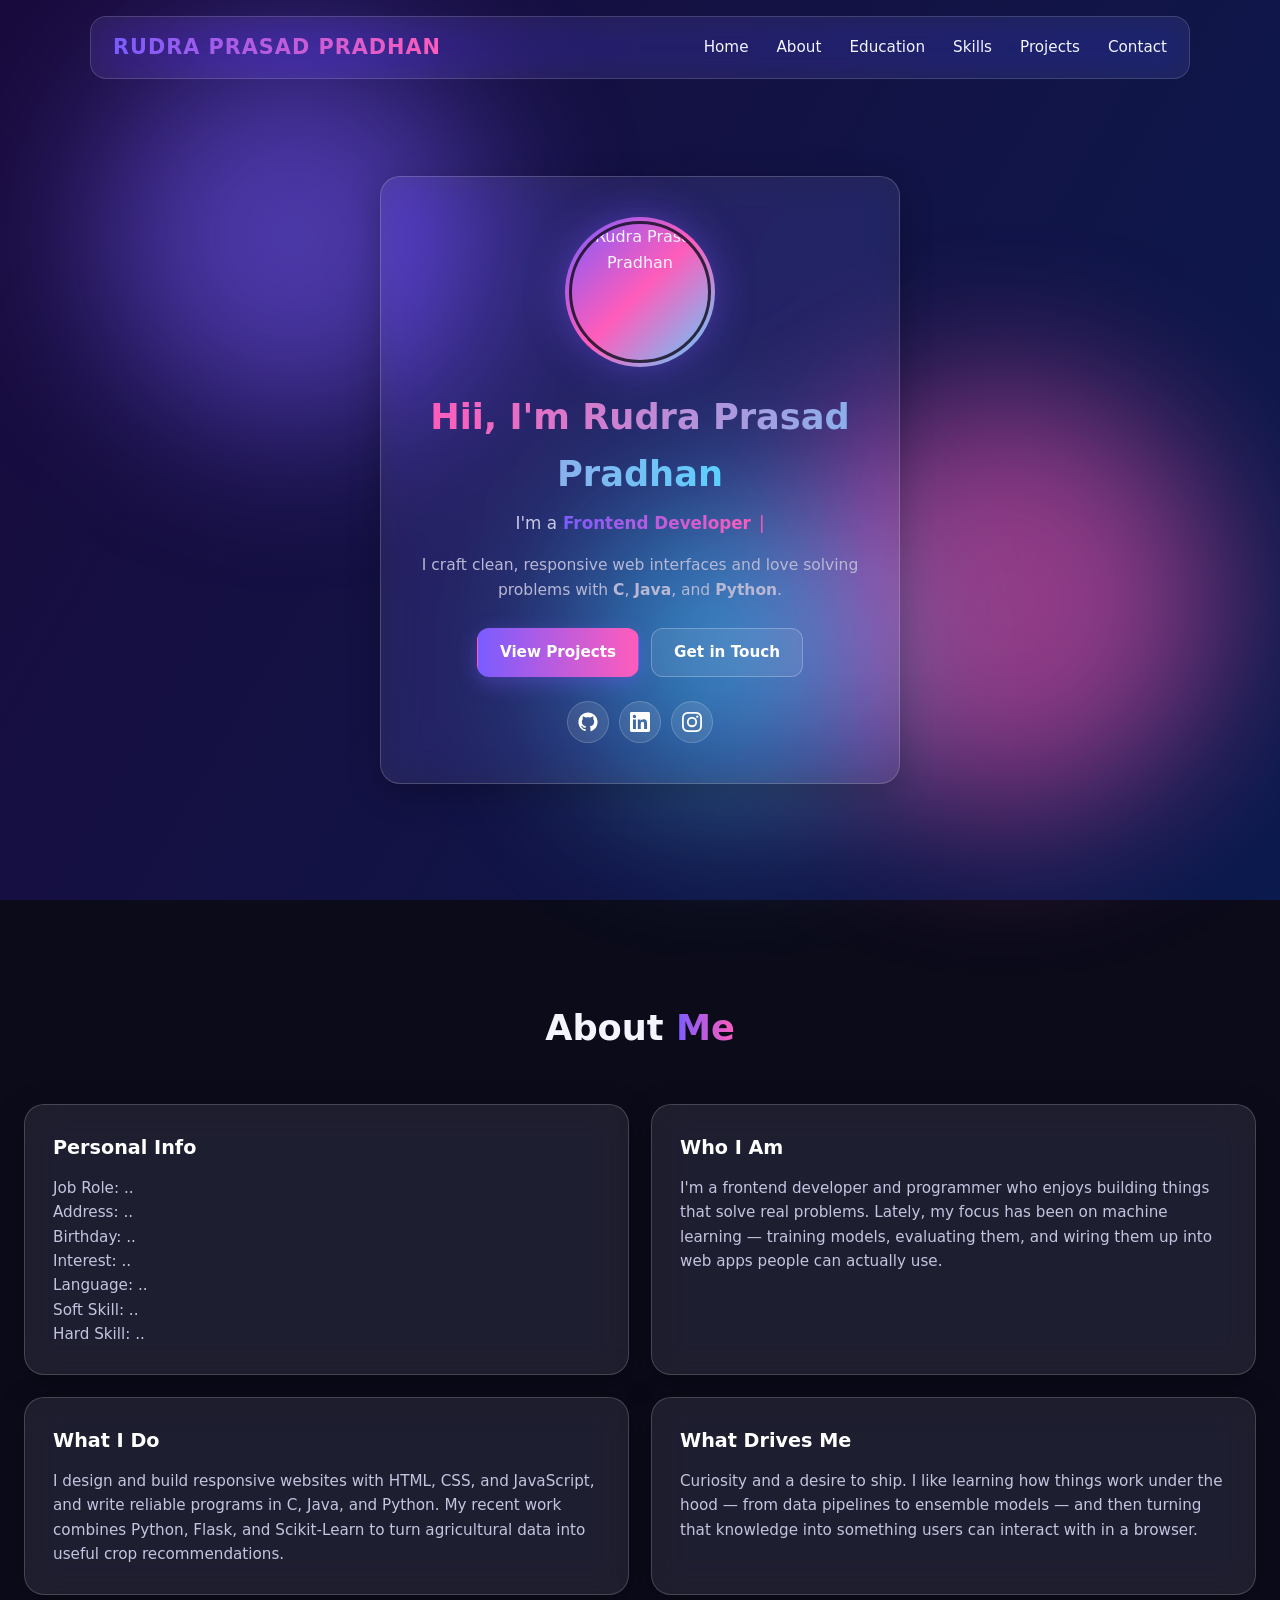
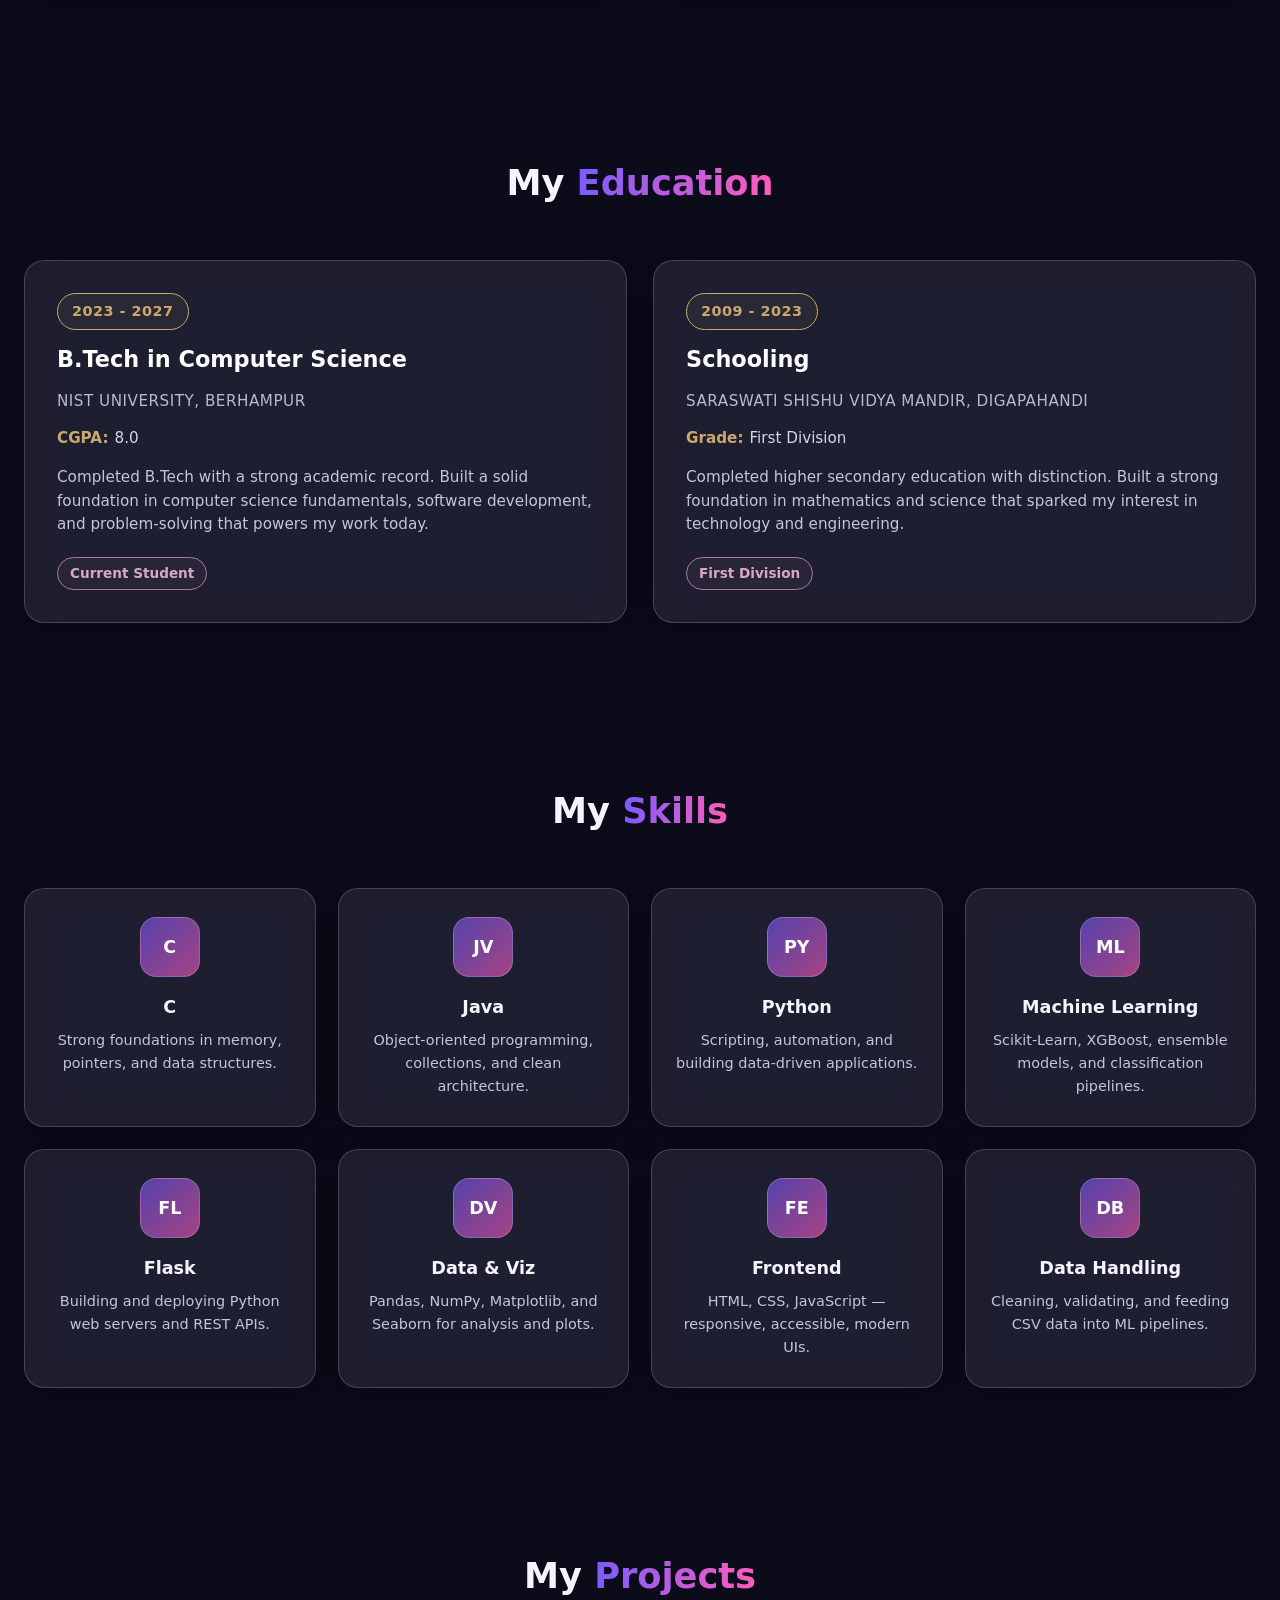
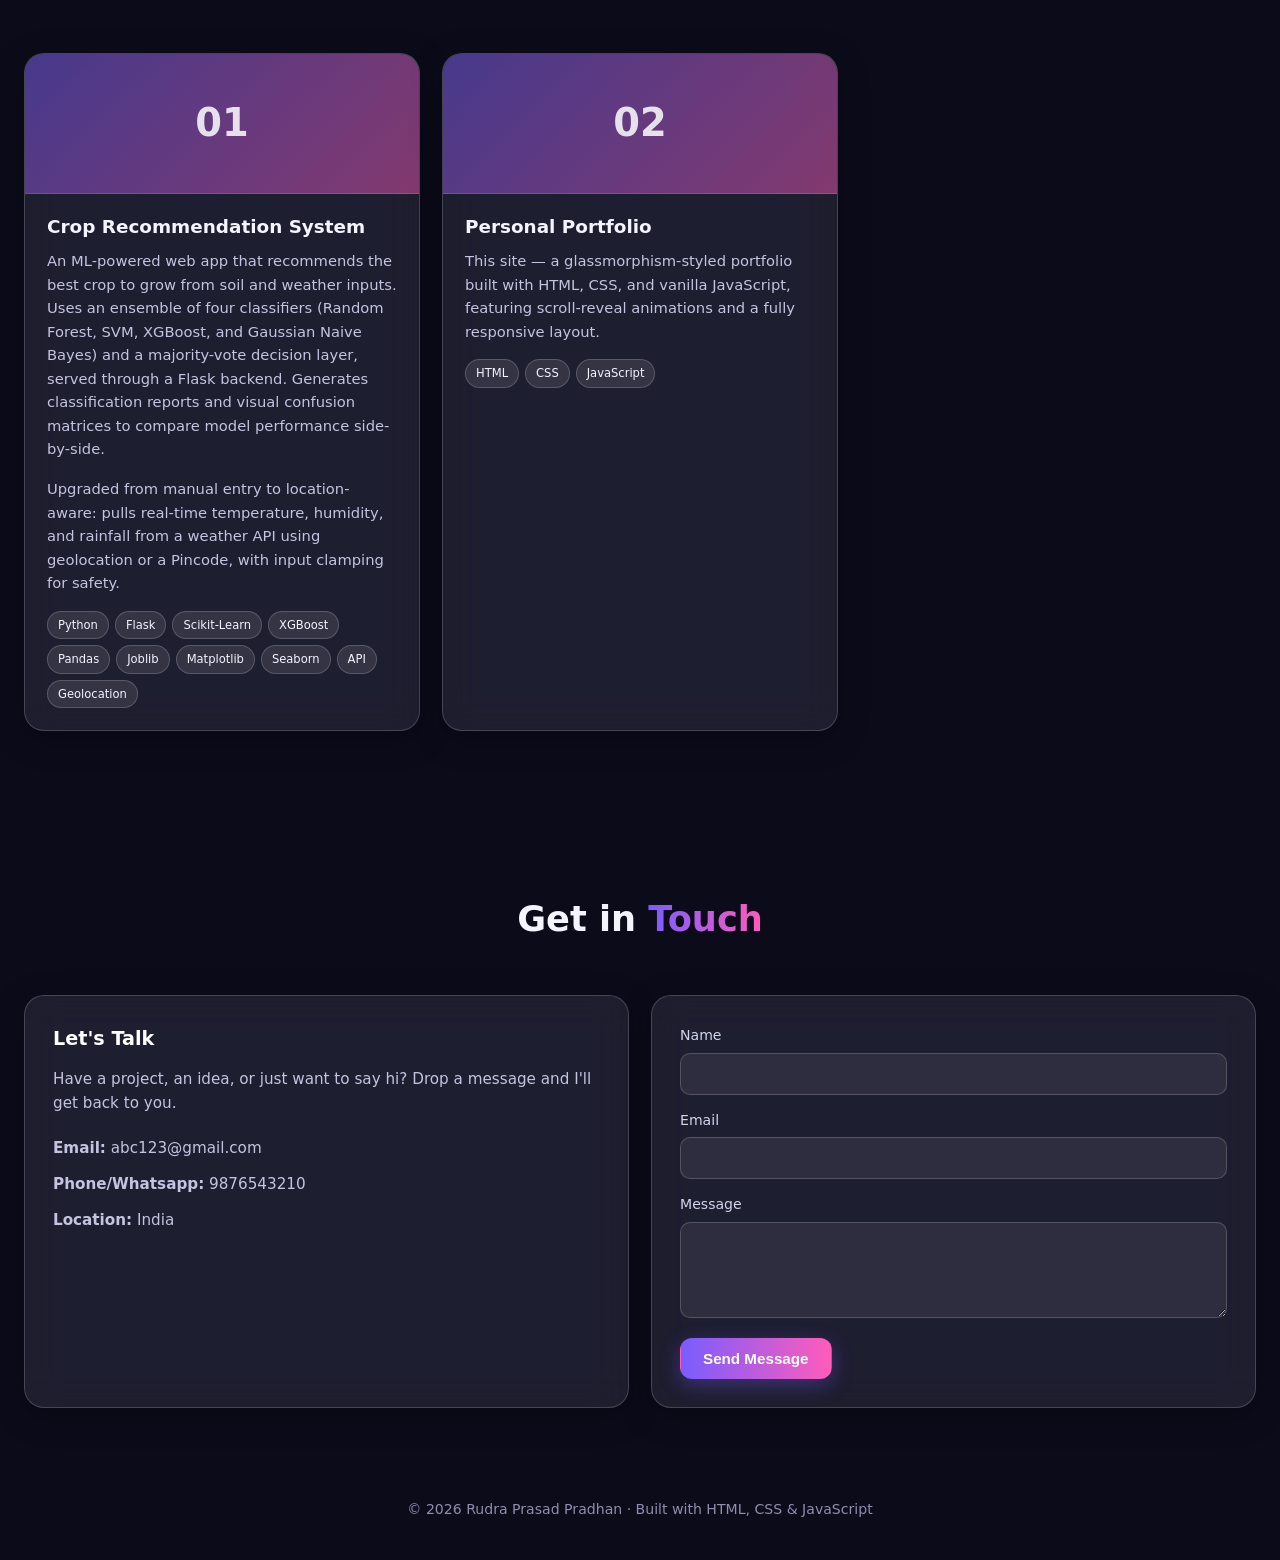
==== home.html @ 34b3bd15 "Add files via upload" ====
<!DOCTYPE html>
<html lang="en">
<head>
  <meta charset="UTF-8" />
  <meta name="viewport" content="width=device-width, initial-scale=1.0" />
  <title>Rudra Prasad Pradhan | Portfolio</title>
  <link rel="stylesheet" href="style.css" />
</head>
<body>
  <div class="bg-gradient"></div>
  <div class="bg-orbs">
    <span class="orb orb-1"></span>
    <span class="orb orb-2"></span>
    <span class="orb orb-3"></span>
  </div>

  <header class="navbar">
    <a href="#home" class="logo">RUDRA PRASAD PRADHAN<span></a>
    <nav id="nav-menu" class="nav-menu">
      <a href="#home">Home</a>
      <a href="#about">About</a>
      <a href="#education">Education</a>
      <a href="#skills">Skills</a>
      <a href="#projects">Projects</a>
      <a href="#contact">Contact</a>
    </nav>
    <button id="menu-toggle" class="menu-toggle" aria-label="Toggle menu">
      <span></span><span></span><span></span>
    </button>
  </header>

  <main>
    <!-- HERO -->
    <section id="home" class="hero">
      <div class="hero-content glass reveal">
        <div class="profile-ring">
          <img src="profile.jpg" alt="Rudra Prasad Pradhan" class="profile-img" />
        </div>
        <h1 class="name"><span>Hii, I'm Rudra Prasad Pradhan</span></h1>
        <p class="tagline">
          <span class="tagline-prefix">I'm a</span>
          <span class="tagline-typed" id="typed-text"></span><span class="cursor">|</span>
        </p>
        <p class="hero-bio">
          I craft clean, responsive web interfaces and love solving problems with
          <strong>C</strong>, <strong>Java</strong>, and <strong>Python</strong>.
        </p>
        <div class="hero-cta">
          <a href="#projects" class="btn btn-primary">View Projects</a>
          <a href="#contact" class="btn btn-ghost">Get in Touch</a>
        </div>
        <div class="socials">
          <a href="https://github.com" target="_blank" rel="noopener" aria-label="GitHub">
            <svg viewBox="0 0 24 24" fill="currentColor" aria-hidden="true">
              <path d="M12 .5C5.65.5.5 5.65.5 12c0 5.08 3.29 9.39 7.86 10.91.58.1.79-.25.79-.56v-2c-3.2.7-3.87-1.36-3.87-1.36-.52-1.32-1.27-1.67-1.27-1.67-1.04-.71.08-.7.08-.7 1.15.08 1.76 1.18 1.76 1.18 1.02 1.75 2.69 1.24 3.34.95.1-.74.4-1.24.73-1.53-2.55-.29-5.24-1.28-5.24-5.7 0-1.26.45-2.29 1.18-3.1-.12-.29-.51-1.46.11-3.04 0 0 .97-.31 3.18 1.18a11 11 0 0 1 5.79 0c2.21-1.49 3.18-1.18 3.18-1.18.62 1.58.23 2.75.11 3.04.73.81 1.18 1.84 1.18 3.1 0 4.43-2.7 5.41-5.26 5.69.41.36.78 1.06.78 2.14v3.17c0 .31.21.67.8.56C20.21 21.39 23.5 17.08 23.5 12 23.5 5.65 18.35.5 12 .5z"/>
            </svg>
          </a>
          <a href="https://www.linkedin.com/in" target="_blank" rel="noopener" aria-label="LinkedIn">
            <svg viewBox="0 0 24 24" fill="currentColor" aria-hidden="true">
              <path d="M20.45 20.45h-3.55v-5.57c0-1.33-.02-3.04-1.85-3.04-1.85 0-2.14 1.45-2.14 2.94v5.67H9.36V9h3.41v1.56h.05c.48-.9 1.64-1.85 3.38-1.85 3.61 0 4.28 2.38 4.28 5.47v6.27zM5.34 7.43a2.06 2.06 0 1 1 0-4.12 2.06 2.06 0 0 1 0 4.12zM7.12 20.45H3.56V9h3.56v11.45zM22.23 0H1.77C.79 0 0 .77 0 1.72v20.56C0 23.23.79 24 1.77 24h20.46c.98 0 1.77-.77 1.77-1.72V1.72C24 .77 23.21 0 22.23 0z"/>
            </svg>
          </a>
          <a href="https://www.instagram.com" target="_blank" rel="noopener" aria-label="Instagram">
            <svg viewBox="0 0 24 24" fill="currentColor" aria-hidden="true">
              <path d="M12 2.16c3.2 0 3.58.01 4.85.07 1.17.05 1.8.25 2.23.41.56.22.96.48 1.38.9.42.42.68.82.9 1.38.16.42.36 1.06.41 2.23.06 1.27.07 1.65.07 4.85s-.01 3.58-.07 4.85c-.05 1.17-.25 1.8-.41 2.23-.22.56-.48.96-.9 1.38-.42.42-.82.68-1.38.9-.42.16-1.06.36-2.23.41-1.27.06-1.65.07-4.85.07s-3.58-.01-4.85-.07c-1.17-.05-1.8-.25-2.23-.41a3.72 3.72 0 0 1-1.38-.9 3.72 3.72 0 0 1-.9-1.38c-.16-.42-.36-1.06-.41-2.23-.06-1.27-.07-1.65-.07-4.85s.01-3.58.07-4.85c.05-1.17.25-1.8.41-2.23.22-.56.48-.96.9-1.38.42-.42.82-.68 1.38-.9.42-.16 1.06-.36 2.23-.41 1.27-.06 1.65-.07 4.85-.07M12 0C8.74 0 8.33.01 7.05.07 5.78.13 4.9.33 4.14.63a5.9 5.9 0 0 0-2.13 1.38A5.9 5.9 0 0 0 .63 4.14C.33 4.9.13 5.78.07 7.05.01 8.33 0 8.74 0 12s.01 3.67.07 4.95c.06 1.27.26 2.15.56 2.91.31.79.73 1.46 1.38 2.13a5.9 5.9 0 0 0 2.13 1.38c.76.3 1.64.5 2.91.56C8.33 23.99 8.74 24 12 24s3.67-.01 4.95-.07c1.27-.06 2.15-.26 2.91-.56a5.9 5.9 0 0 0 2.13-1.38 5.9 5.9 0 0 0 1.38-2.13c.3-.76.5-1.64.56-2.91.06-1.28.07-1.69.07-4.95s-.01-3.67-.07-4.95c-.06-1.27-.26-2.15-.56-2.91a5.9 5.9 0 0 0-1.38-2.13A5.9 5.9 0 0 0 19.86.63c-.76-.3-1.64-.5-2.91-.56C15.67.01 15.26 0 12 0zm0 5.84a6.16 6.16 0 1 0 0 12.32 6.16 6.16 0 0 0 0-12.32zm0 10.16a4 4 0 1 1 0-8 4 4 0 0 1 0 8zm6.4-11.85a1.44 1.44 0 1 0 0 2.88 1.44 1.44 0 0 0 0-2.88z"/>
            </svg>
          </a>
        </div>
      </div>
    </section>

    <!-- ABOUT -->
    <section id="about" class="section">
      <h2 class="section-title reveal">About <span>Me</span></h2>
      <div class="about-grid">
        <div class="glass card reveal">
          <h3>Personal Info</h3>
          <p>Job Role: ..</p>
          <p>Address: ..</p>
          <p>Birthday: ..</p>
          <p>Interest: ..</p>
          <p>Language: ..</p>
          <p>Soft Skill: ..</p>
          <p>Hard Skill: ..</p>
        </div>
        <div class="glass card reveal">
          <h3>Who I Am</h3>
          <p>
            I'm a frontend developer and programmer who enjoys building things
            that solve real problems. Lately, my focus has been on machine
            learning — training models, evaluating them, and wiring them up
            into web apps people can actually use.
          </p>
        </div>
        <div class="glass card reveal">
          <h3>What I Do</h3>
          <p>
            I design and build responsive websites with HTML, CSS, and
            JavaScript, and write reliable programs in C, Java, and Python.
            My recent work combines Python, Flask, and Scikit-Learn to turn
            agricultural data into useful crop recommendations.
          </p>
        </div>
        <div class="glass card reveal">
          <h3>What Drives Me</h3>
          <p>
            Curiosity and a desire to ship. I like learning how things work
            under the hood — from data pipelines to ensemble models — and
            then turning that knowledge into something users can interact
            with in a browser.
          </p>
        </div>
      </div>
    </section>

    <!-- EDUCATION -->
    <section id="education" class="section">
      <h2 class="section-title reveal">My <span>Education</span></h2>
      <div class="education-grid">
        <article class="glass edu-card reveal">
          <span class="edu-year">2023 - 2027</span>
          <h3>B.Tech in Computer Science</h3>
          <p class="edu-school">NIST University, Berhampur</p>
          <p class="edu-score"><span>CGPA:</span>8.0</p>
          <p class="edu-desc">
            Completed B.Tech with a strong academic record. Built a solid
            foundation in computer science fundamentals, software development,
            and problem-solving that powers my work today.
          </p>
          <span class="edu-badge">Current Student</span>
        </article>
        <article class="glass edu-card reveal">
          <span class="edu-year">2009 - 2023</span>
          <h3>Schooling</h3>
          <p class="edu-school">Saraswati Shishu Vidya Mandir, Digapahandi</p>
          <p class="edu-score"><span>Grade:</span>First Division</p>
          <p class="edu-desc">
            Completed higher secondary education with distinction. Built a
            strong foundation in mathematics and science that sparked my
            interest in technology and engineering.
          </p>
          <span class="edu-badge">First Division</span>
        </article>
      </div>
    </section>

    <!-- SKILLS -->
    <section id="skills" class="section">
      <h2 class="section-title reveal">My <span>Skills</span></h2>
      <div class="skills-grid">
        <div class="glass skill-card reveal">
          <div class="skill-icon">C</div>
          <h3>C</h3>
          <p>Strong foundations in memory, pointers, and data structures.</p>
        </div>
        <div class="glass skill-card reveal">
          <div class="skill-icon">JV</div>
          <h3>Java</h3>
          <p>Object-oriented programming, collections, and clean architecture.</p>
        </div>
        <div class="glass skill-card reveal">
          <div class="skill-icon">PY</div>
          <h3>Python</h3>
          <p>Scripting, automation, and building data-driven applications.</p>
        </div>
        <div class="glass skill-card reveal">
          <div class="skill-icon">ML</div>
          <h3>Machine Learning</h3>
          <p>Scikit-Learn, XGBoost, ensemble models, and classification pipelines.</p>
        </div>
        <div class="glass skill-card reveal">
          <div class="skill-icon">FL</div>
          <h3>Flask</h3>
          <p>Building and deploying Python web servers and REST APIs.</p>
        </div>
        <div class="glass skill-card reveal">
          <div class="skill-icon">DV</div>
          <h3>Data &amp; Viz</h3>
          <p>Pandas, NumPy, Matplotlib, and Seaborn for analysis and plots.</p>
        </div>
        <div class="glass skill-card reveal">
          <div class="skill-icon">FE</div>
          <h3>Frontend</h3>
          <p>HTML, CSS, JavaScript — responsive, accessible, modern UIs.</p>
        </div>
        <div class="glass skill-card reveal">
          <div class="skill-icon">DB</div>
          <h3>Data Handling</h3>
          <p>Cleaning, validating, and feeding CSV data into ML pipelines.</p>
        </div>
      </div>
    </section>

    <!-- PROJECTS -->
    <section id="projects" class="section wide">
      <h2 class="section-title reveal">My <span>Projects</span></h2>
      <div class="projects-grid">
        <article class="glass project-card reveal">
          <div class="project-thumb">01</div>
          <h3>Crop Recommendation System</h3>
          <p>
            An ML-powered web app that recommends the best crop to grow from
            soil and weather inputs. Uses an ensemble of four classifiers
            (Random Forest, SVM, XGBoost, and Gaussian Naive Bayes) and a
            majority-vote decision layer, served through a Flask backend.
            Generates classification reports and visual confusion matrices
            to compare model performance side-by-side.
          </p>
          <p>
            Upgraded from manual entry to location-aware: pulls real-time
            temperature, humidity, and rainfall from a weather API using
            geolocation or a Pincode, with input clamping for safety.
          </p>
          <div class="tags">
            <span>Python</span><span>Flask</span><span>Scikit-Learn</span>
            <span>XGBoost</span><span>Pandas</span><span>Joblib</span>
            <span>Matplotlib</span><span>Seaborn</span>
            <span>API</span><span>Geolocation</span>
          </div>
        </article>
        <article class="glass project-card reveal">
          <div class="project-thumb">02</div>
          <h3>Personal Portfolio</h3>
          <p>
            This site — a glassmorphism-styled portfolio built with HTML, CSS,
            and vanilla JavaScript, featuring scroll-reveal animations and a
            fully responsive layout.
          </p>
          <div class="tags">
            <span>HTML</span><span>CSS</span><span>JavaScript</span>
          </div>
        </article>
      </div>
    </section>

    <!-- CONTACT -->
    <section id="contact" class="section">
      <h2 class="section-title reveal">Get in <span>Touch</span></h2>
      <div class="contact-grid">
        <div class="glass card reveal">
          <h3>Let's Talk</h3>
          <p>Have a project, an idea, or just want to say hi? Drop a message and I'll get back to you.</p>
          <ul class="contact-list">
            <li><strong>Email:</strong> abc123@gmail.com</li>
            <li><strong>Phone/Whatsapp:</strong> 9876543210</li>
            <li><strong>Location:</strong> India</li>
          </ul>
        </div>
        <form id="contact-form" class="glass card reveal" action="https://api.web3forms.com/submit" method="POST">
          <input type="hidden" name="access_key" value="your access key" />
          <input type="hidden" name="subject" value="New message from your portfolio" />
          <input type="hidden" name="from_name" value="Portfolio Contact Form" />
          <input type="hidden" name="replyto" value="Your gmail" />
          <input type="checkbox" name="botcheck" class="hidden" style="display:none" />
          <label>
            <span>Name</span>
            <input type="text" name="name" required />
          </label>
          <label>
            <span>Email</span>
            <input type="email" name="email" required />
          </label>
          <label>
            <span>Message</span>
            <textarea name="message" rows="4" required></textarea>
          </label>
          <button type="submit" class="btn btn-primary" id="submit-btn">Send Message</button>
        </form>
      </div>
    </section>
  </main>

  <footer class="footer">
    <p>© 2026 Rudra Prasad Pradhan · Built with HTML, CSS &amp; JavaScript</p>
  </footer>

  <div id="toast" class="toast" role="status" aria-live="polite"></div>

  <script src="script.js"></script>
</body>
</html>
---- style.css ----
/* ---------- Reset & Base ---------- */
* { box-sizing: border-box; margin: 0; padding: 0; }
html { scroll-behavior: smooth; }
body {
  font-family: 'Segoe UI', system-ui, -apple-system, sans-serif;
  color: #f4f4ff;
  background: #0b0b1a;
  min-height: 100vh;
  overflow-x: hidden;
  line-height: 1.6;
}
a { color: inherit; text-decoration: none; }
img { max-width: 100%; display: block; }

/* ---------- Animated Gradient Background ---------- */
.bg-gradient {
  position: fixed; inset: 0; z-index: -2;
  background: linear-gradient(120deg, #1a0b3d, #0b1a4d, #3d0b4d, #4d0b3d);
  background-size: 300% 300%;
  animation: gradientShift 18s ease-in-out infinite;
}
@keyframes gradientShift {
  0%, 100% { background-position: 0% 50%; }
  50%      { background-position: 100% 50%; }
}
.bg-orbs { position: fixed; inset: 0; z-index: -1; pointer-events: none; }
.orb {
  position: absolute; border-radius: 50%; filter: blur(80px); opacity: 0.55;
  animation: float 20s ease-in-out infinite;
}
.orb-1 { width: 380px; height: 380px; background: #7a5cff; top: 5%;  left: 8%;  }
.orb-2 { width: 420px; height: 420px; background: #ff5cbb; bottom: 10%; right: 5%; animation-delay: -7s; }
.orb-3 { width: 300px; height: 300px; background: #5cd1ff; top: 55%; left: 45%; animation-delay: -14s; }
@keyframes float {
  0%, 100% { transform: translate(0, 0) scale(1); }
  50%      { transform: translate(40px, -30px) scale(1.08); }
}

/* ---------- Glass Utility ---------- */
.glass {
  background: rgba(255, 255, 255, 0.08);
  border: 1px solid rgba(255, 255, 255, 0.18);
  backdrop-filter: blur(18px) saturate(140%);
  -webkit-backdrop-filter: blur(18px) saturate(140%);
  border-radius: 20px;
  box-shadow: 0 8px 32px rgba(0, 0, 0, 0.25);
}

/* ---------- Navbar ---------- */
.navbar {
  position: fixed; top: 16px; left: 50%; transform: translateX(-50%);
  width: calc(100% - 32px); max-width: 1100px;
  display: flex; align-items: center; justify-content: space-between;
  padding: 14px 22px; z-index: 100;
  background: rgba(255, 255, 255, 0.07);
  border: 1px solid rgba(255, 255, 255, 0.15);
  backdrop-filter: blur(16px) saturate(160%);
  -webkit-backdrop-filter: blur(16px) saturate(160%);
  border-radius: 16px;
}
.logo {
  font-weight: 800; font-size: 1.3rem; letter-spacing: 1px;
  background: linear-gradient(90deg, #7a5cff, #ff5cbb);
  -webkit-background-clip: text; background-clip: text; color: transparent;
}
.logo span { background: linear-gradient(90deg, #ff5cbb, #5cd1ff);
  -webkit-background-clip: text; background-clip: text; color: transparent; }
.nav-menu { display: flex; gap: 28px; }
.nav-menu a {
  font-size: 0.95rem; font-weight: 500; position: relative; padding: 4px 0;
  transition: color 0.25s ease;
}
.nav-menu a::after {
  content: ''; position: absolute; bottom: -4px; left: 0;
  width: 0; height: 2px; background: linear-gradient(90deg, #7a5cff, #ff5cbb);
  transition: width 0.3s ease;
}
.nav-menu a:hover { color: #fff; }
.nav-menu a:hover::after { width: 100%; }

.menu-toggle {
  display: none; flex-direction: column; gap: 5px;
  background: transparent; border: 0; cursor: pointer; padding: 6px;
}
.menu-toggle span {
  width: 24px; height: 2px; background: #fff; border-radius: 2px;
  transition: transform 0.3s ease, opacity 0.3s ease;
}
.menu-toggle.open span:nth-child(1) { transform: translateY(7px) rotate(45deg); }
.menu-toggle.open span:nth-child(2) { opacity: 0; }
.menu-toggle.open span:nth-child(3) { transform: translateY(-7px) rotate(-45deg); }

/* ---------- Sections ---------- */
.section { padding: 100px 24px 60px; max-width: 1280px; margin: 0 auto; }
.section.wide { max-width: 1500px; }
.section-title {
  text-align: center; font-size: 2.2rem; margin-bottom: 48px; font-weight: 700;
}
.section-title span {
  background: linear-gradient(90deg, #7a5cff, #ff5cbb);
  -webkit-background-clip: text; background-clip: text; color: transparent;
}

/* ---------- Hero ---------- */
.hero { min-height: 100vh; display: flex; align-items: center; justify-content: center; padding: 120px 24px 60px; }
.hero-content { padding: 40px 36px; max-width: 520px; text-align: center; }
.profile-ring {
  width: 150px; height: 150px; margin: 0 auto 22px;
  border-radius: 50%; padding: 4px;
  background: linear-gradient(135deg, #7a5cff, #ff5cbb, #5cd1ff);
  display: flex; align-items: center; justify-content: center;
  box-shadow: 0 0 40px rgba(122, 92, 255, 0.45);
}
.profile-img {
  width: 100%; height: 100%; object-fit: cover; border-radius: 50%;
  border: 3px solid rgba(11, 11, 26, 0.8);
}
.name { font-size: 2.2rem; font-weight: 800; margin-bottom: 8px; }
.name span {
  background: linear-gradient(90deg, #ff5cbb, #5cd1ff);
  -webkit-background-clip: text; background-clip: text; color: transparent;
}
.tagline {
  font-size: 1.05rem;
  color: #c9c9e6;
  margin-bottom: 16px;
  display: inline-flex;
  align-items: baseline;
  gap: 6px;
  flex-wrap: wrap;
  justify-content: center;
}
.tagline-prefix { color: #c9c9e6; }
.tagline-typed {
  color: #fff;
  font-weight: 600;
  background: linear-gradient(90deg, #7a5cff, #ff5cbb);
  -webkit-background-clip: text;
  background-clip: text;
  -webkit-text-fill-color: transparent;
}
.cursor {
  display: inline-block;
  margin-left: 2px;
  color: #ff5cbb;
  font-weight: 400;
  animation: blink 0.8s step-end infinite;
}
@keyframes blink { from, to { opacity: 1; } 50% { opacity: 0; } }
.hero-bio { color: #b8b8d4; font-size: 0.97rem; margin-bottom: 26px; }
.hero-cta { display: flex; gap: 12px; justify-content: center; flex-wrap: wrap; margin-bottom: 24px; }

.btn {
  display: inline-block; padding: 11px 22px; border-radius: 12px;
  font-weight: 600; font-size: 0.95rem; cursor: pointer;
  transition: transform 0.2s ease, box-shadow 0.2s ease, background 0.2s ease;
  border: 1px solid transparent;
}
.btn-primary {
  background: linear-gradient(90deg, #7a5cff, #ff5cbb);
  color: #fff; box-shadow: 0 6px 20px rgba(122, 92, 255, 0.35);
}
.btn-primary:hover { transform: translateY(-2px); box-shadow: 0 10px 28px rgba(255, 92, 187, 0.45); }
.btn-ghost {
  background: rgba(255, 255, 255, 0.08);
  border-color: rgba(255, 255, 255, 0.25); color: #fff;
}
.btn-ghost:hover { background: rgba(255, 255, 255, 0.15); transform: translateY(-2px); }

.socials { display: flex; gap: 10px; justify-content: center; }
.socials a {
  width: 42px; height: 42px; display: flex; align-items: center; justify-content: center;
  border-radius: 50%; background: rgba(255, 255, 255, 0.1); border: 1px solid rgba(255, 255, 255, 0.18);
  color: #fff; transition: background 0.25s ease, transform 0.25s ease, box-shadow 0.25s ease;
}
.socials a svg { width: 20px; height: 20px; display: block; }
.socials a:hover {
  background: linear-gradient(135deg, #7a5cff, #ff5cbb);
  transform: translateY(-3px);
  box-shadow: 0 6px 18px rgba(255, 92, 187, 0.4);
}

/* ---------- About ---------- */
.about-grid { display: grid; grid-template-columns: repeat(4, 1fr); gap: 22px; }
@media (max-width: 1280px) { .about-grid { grid-template-columns: repeat(2, 1fr); } }
.card { padding: 28px; }
.card h3 { font-size: 1.2rem; margin-bottom: 12px; color: #fff; }
.card p { color: #c4c4e0; font-size: 0.95rem; }
.education-list { list-style: none; display: grid; gap: 12px; margin-top: 6px; }
.education-list li {
  display: flex; flex-direction: column; gap: 4px;
  padding: 12px 14px;
  background: rgba(255, 255, 255, 0.05);
  border: 1px solid rgba(255, 255, 255, 0.12);
  border-radius: 12px;
}
.education-list strong { font-size: 1.02rem; color: #fff; }
.edu-meta { font-size: 0.88rem; color: #b8b8d4; }

/* ---------- Education Section ---------- */
.education-grid {
  display: grid;
  grid-template-columns: repeat(2, 1fr);
  gap: 26px;
}
.edu-card { padding: 32px; display: flex; flex-direction: column; gap: 12px; }
.edu-year {
  align-self: flex-start;
  display: inline-block;
  padding: 6px 14px;
  border: 1.5px solid #c9a96e;
  color: #c9a96e;
  border-radius: 999px;
  font-weight: 600;
  font-size: 0.9rem;
  letter-spacing: 0.5px;
  background: rgba(201, 169, 110, 0.08);
}
.edu-card h3 { font-size: 1.4rem; color: #fff; margin: 0; }
.edu-school {
  color: #b8b8d4;
  font-size: 0.95rem;
  letter-spacing: 0.5px;
  text-transform: uppercase;
  margin: 0;
}
.edu-score {
  color: #d6d6e8;
  font-size: 0.95rem;
  margin: 0;
}
.edu-score span { color: #c9a96e; font-weight: 600; margin-right: 6px; }
.edu-desc { color: #c4c4e0; font-size: 0.95rem; line-height: 1.55; margin: 4px 0 0; }
.edu-badge {
  align-self: flex-start;
  margin-top: 8px;
  padding: 5px 12px;
  border: 1.5px solid #b07a99;
  color: #d8a8c2;
  border-radius: 999px;
  font-size: 0.85rem;
  font-weight: 600;
  background: rgba(176, 122, 153, 0.08);
}
@media (max-width: 820px) { .education-grid { grid-template-columns: 1fr; } }

/* ---------- Skills ---------- */
.skills-grid { display: grid; grid-template-columns: repeat(4, 1fr); gap: 22px; }
.skill-card { padding: 28px 22px; text-align: center; transition: transform 0.3s ease, box-shadow 0.3s ease; }
.skill-card:hover { transform: translateY(-6px); box-shadow: 0 14px 40px rgba(122, 92, 255, 0.35); }
.skill-icon {
  width: 60px; height: 60px; margin: 0 auto 16px;
  display: flex; align-items: center; justify-content: center;
  border-radius: 16px; font-weight: 800; font-size: 1.1rem; color: #fff;
  background: linear-gradient(135deg, rgba(122, 92, 255, 0.6), rgba(255, 92, 187, 0.6));
  border: 1px solid rgba(255, 255, 255, 0.2);
}
.skill-card h3 { font-size: 1.1rem; margin-bottom: 8px; }
.skill-card p { font-size: 0.9rem; color: #c4c4e0; }

/* ---------- Projects ---------- */
.projects-grid { display: grid; grid-template-columns: repeat(3, 1fr); gap: 22px; }
/* .section.wide .projects-grid { grid-template-columns: 1fr; max-width: 1100px; margin: 0 auto; } */
.project-card { padding: 0; overflow: hidden; transition: transform 0.3s ease, box-shadow 0.3s ease; }
.project-card:hover { transform: translateY(-6px); box-shadow: 0 14px 40px rgba(255, 92, 187, 0.35); }
.project-thumb {
  height: 140px; display: flex; align-items: center; justify-content: center;
  font-size: 2.4rem; font-weight: 800; color: rgba(255, 255, 255, 0.85);
  background: linear-gradient(135deg, rgba(122, 92, 255, 0.45), rgba(255, 92, 187, 0.45));
  border-bottom: 1px solid rgba(255, 255, 255, 0.15);
}
.project-card h3 { font-size: 1.15rem; margin: 18px 22px 8px; }
.project-card p { margin: 0 22px 16px; color: #c4c4e0; font-size: 0.92rem; }
.tags { display: flex; flex-wrap: wrap; gap: 6px; padding: 0 22px 22px; }
.tags span {
  font-size: 0.72rem; padding: 4px 10px; border-radius: 999px;
  background: rgba(255, 255, 255, 0.1); border: 1px solid rgba(255, 255, 255, 0.18);
}

/* ---------- Contact ---------- */
.contact-grid { display: grid; grid-template-columns: 1fr 1fr; gap: 22px; }
.contact-list { list-style: none; margin-top: 14px; }
.contact-list li { padding: 6px 0; color: #c4c4e0; font-size: 0.95rem; }
form.card { padding: 28px; display: flex; flex-direction: column; gap: 14px; }
form label { display: flex; flex-direction: column; gap: 6px; font-size: 0.88rem; color: #d4d4ec; }
form input, form textarea {
  background: rgba(255, 255, 255, 0.07);
  border: 1px solid rgba(255, 255, 255, 0.18);
  border-radius: 10px; padding: 11px 13px; color: #fff;
  font-family: inherit; font-size: 0.95rem;
  transition: border-color 0.2s ease, background 0.2s ease;
}
form input:focus, form textarea:focus {
  outline: none; border-color: #7a5cff; background: rgba(255, 255, 255, 0.12);
}
form textarea { resize: vertical; }
form .btn { align-self: flex-start; margin-top: 6px; }

/* ---------- Footer ---------- */
.footer {
  text-align: center; padding: 30px 16px 40px; color: #8e8eb0; font-size: 0.88rem;
}

/* ---------- Toast ---------- */
.toast {
  position: fixed; bottom: 24px; left: 50%; transform: translateX(-50%) translateY(20px);
  background: rgba(122, 92, 255, 0.95); color: #fff; padding: 12px 20px; border-radius: 12px;
  font-size: 0.95rem; font-weight: 500;
  box-shadow: 0 8px 24px rgba(0, 0, 0, 0.35);
  opacity: 0; pointer-events: none;
  transition: opacity 0.3s ease, transform 0.3s ease;
  z-index: 200;
}
.toast.show { opacity: 1; transform: translateX(-50%) translateY(0); }

/* ---------- Reveal Animation ---------- */
.reveal { opacity: 0; transform: translateY(30px); transition: opacity 0.7s ease, transform 0.7s ease; }
.reveal.visible { opacity: 1; transform: translateY(0); }

/* ---------- Responsive ---------- */
@media (max-width: 1000px) {
  .skills-grid { grid-template-columns: repeat(4, 1fr); }
  .projects-grid { grid-template-columns: repeat(2, 1fr); }
}
@media (max-width: 900px) {
  .skills-grid { grid-template-columns: repeat(3, 1fr); }
}
@media (max-width: 720px) {
  .menu-toggle { display: flex; }
  .nav-menu {
    position: absolute; top: calc(100% + 10px); right: 0; left: 0;
    flex-direction: column; gap: 0;
    background: rgba(20, 15, 45, 0.95);
    border: 1px solid rgba(255, 255, 255, 0.15);
    border-radius: 14px; padding: 10px 0;
    backdrop-filter: blur(18px);
    -webkit-backdrop-filter: blur(18px);
    max-height: 0; overflow: hidden; transition: max-height 0.3s ease, padding 0.3s ease;
  }
  .nav-menu.open { max-height: 320px; padding: 10px 0; }
  .nav-menu a { padding: 12px 22px; }
  .nav-menu a::after { display: none; }
  .about-grid, .projects-grid, .skills-grid, .contact-grid { grid-template-columns: 1fr; }
  .name { font-size: 1.7rem; }
  .section { padding: 80px 18px 40px; }
  .hero { padding: 110px 18px 50px; }
}
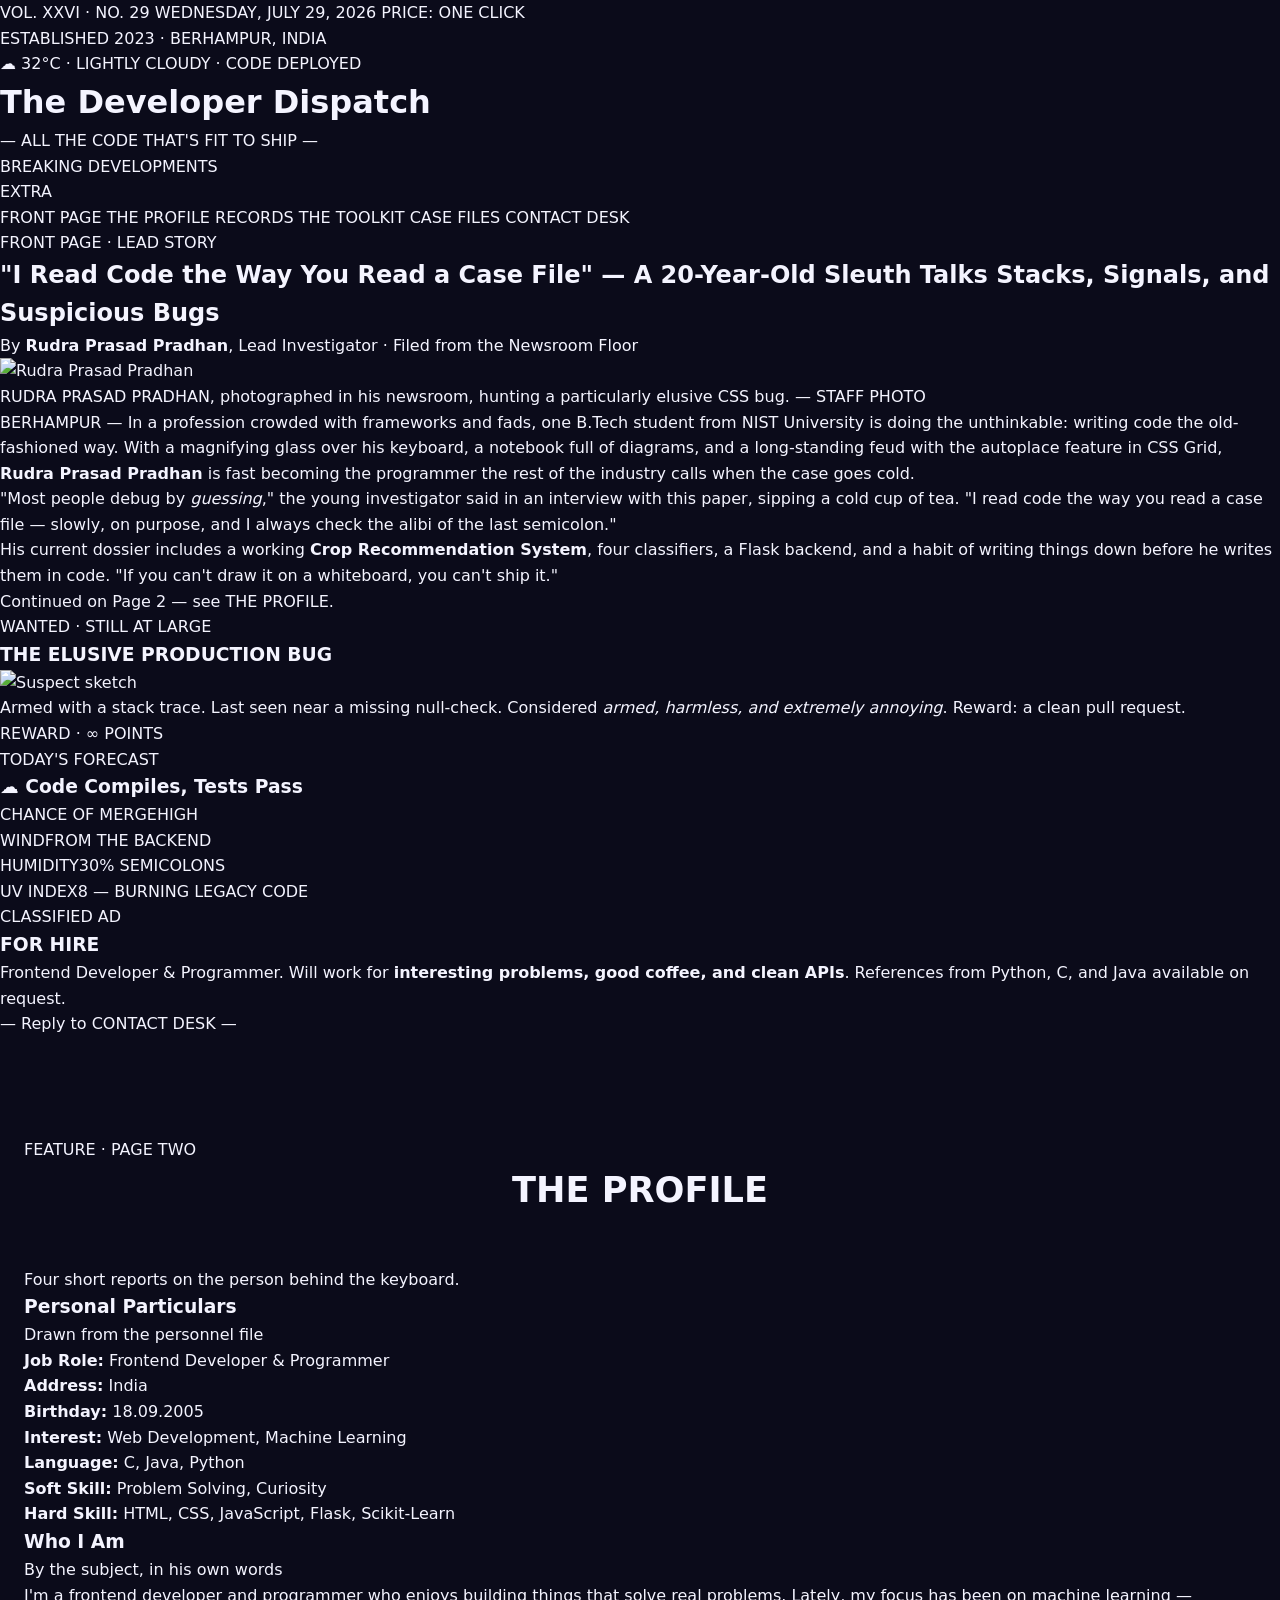
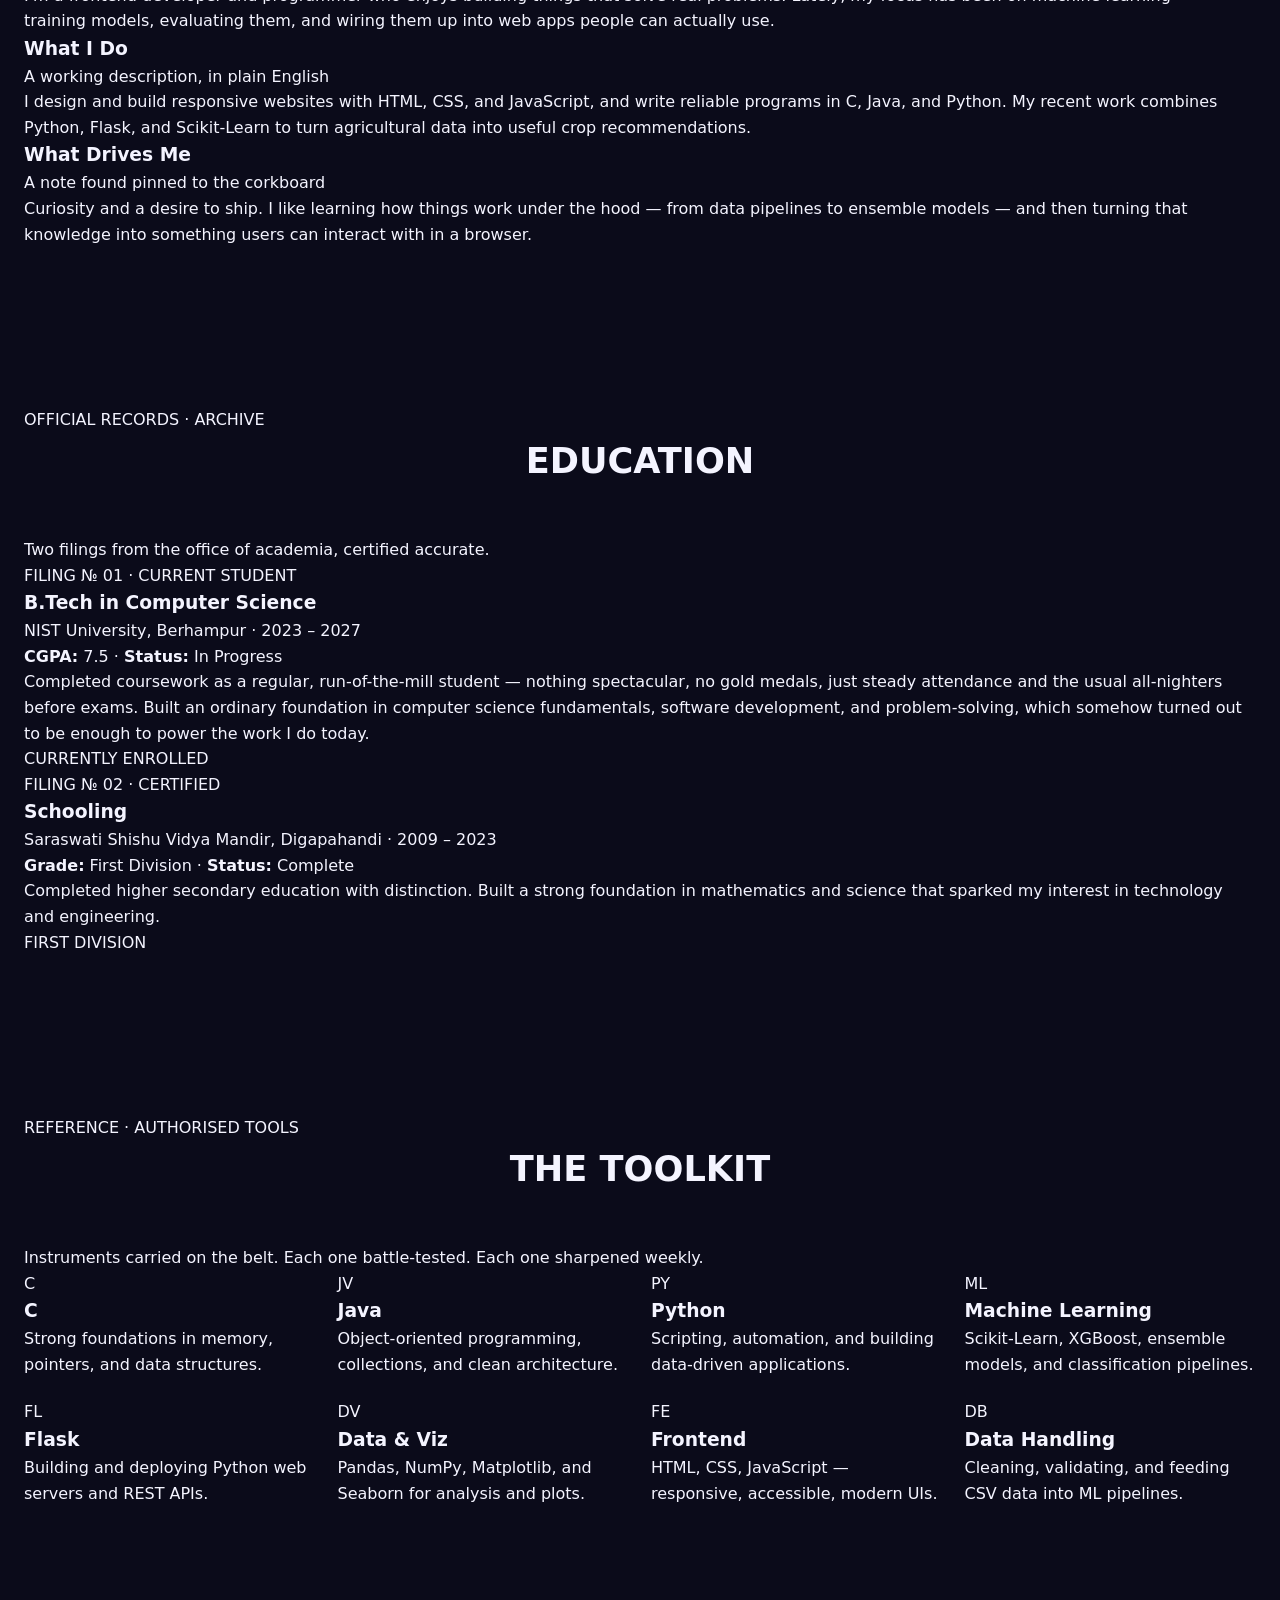
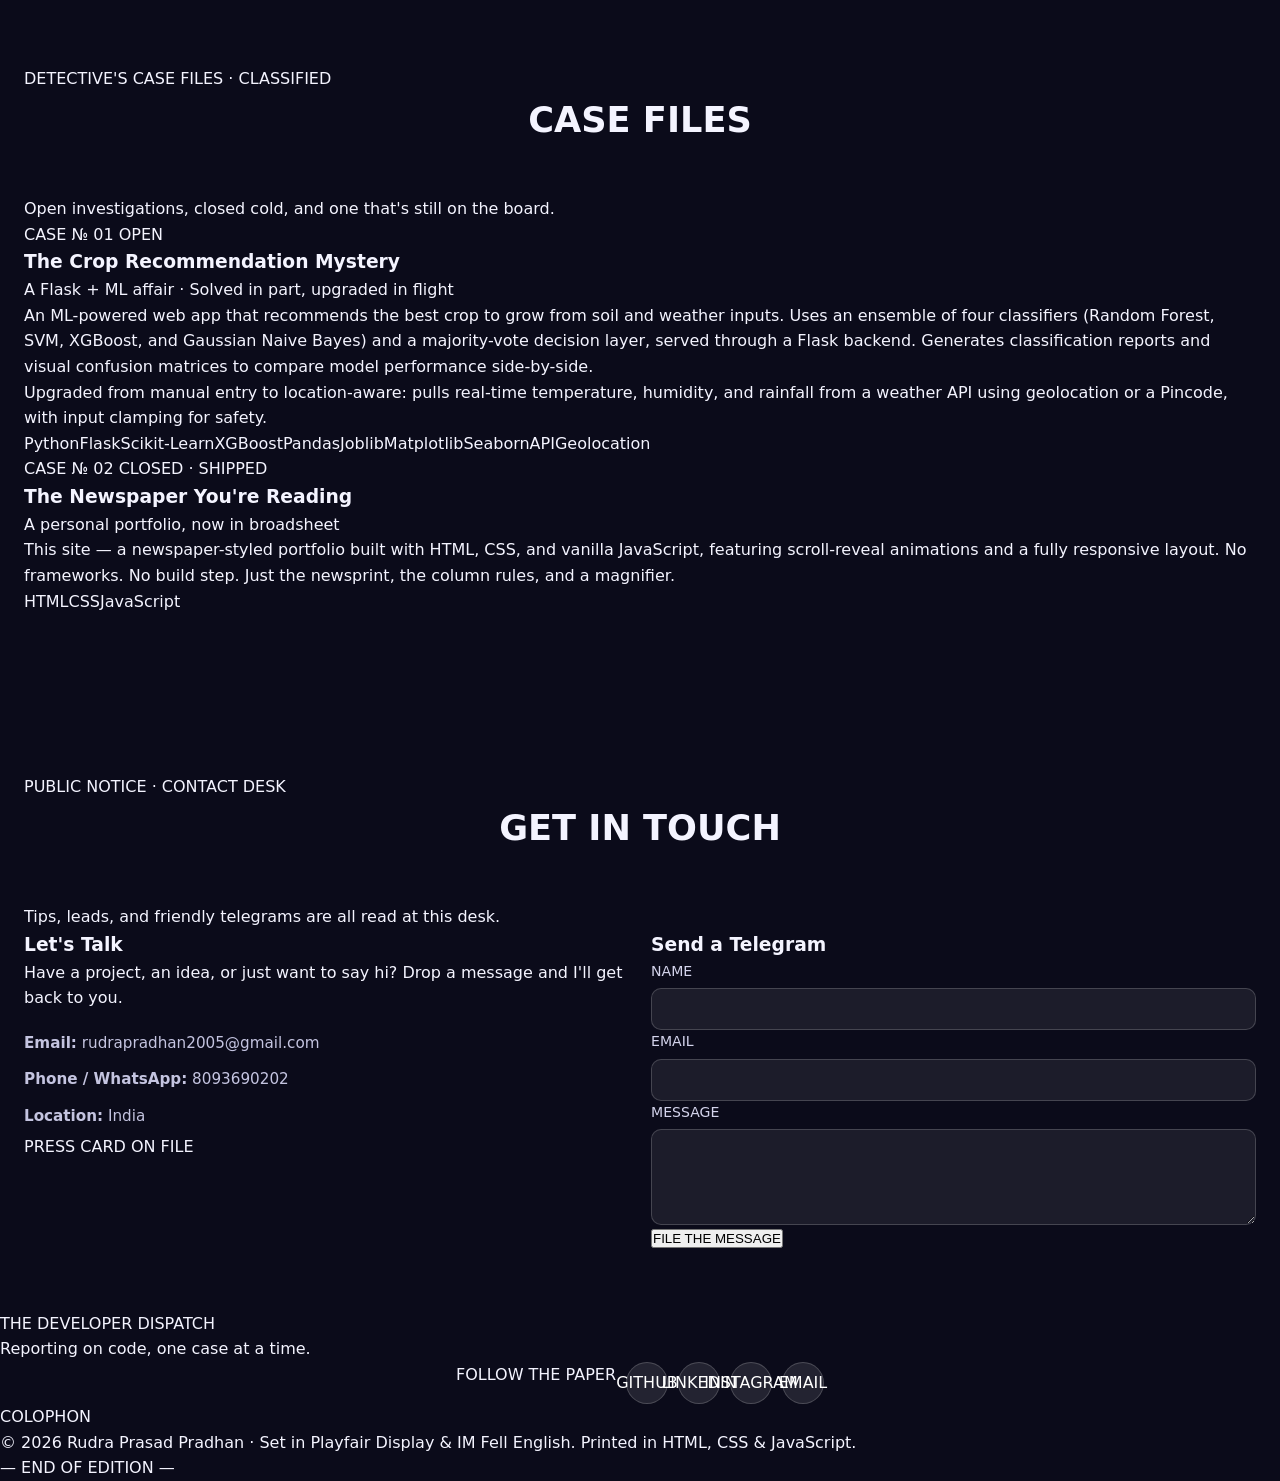
==== commit ce907ecd: "Revamp portfolio layout and content Updated the portfolio layout and content, including a new title," ====
--- a/home.html
+++ b/home.html
@@ -3,275 +3,349 @@
 <head>
   <meta charset="UTF-8" />
   <meta name="viewport" content="width=device-width, initial-scale=1.0" />
-  <title>Rudra Prasad Pradhan | Portfolio</title>
+  <meta name="description" content="The Developer Dispatch — A portfolio of Rudra Prasad Pradhan, Frontend Developer & Programmer, reported in broadsheet style." />
+  <title>The Developer Dispatch | Rudra Prasad Pradhan</title>
+  <link rel="icon" type="image/jpeg" href="profile.jpg" />
+  <link rel="preconnect" href="https://fonts.googleapis.com" />
+  <link rel="preconnect" href="https://fonts.gstatic.com" crossorigin />
+  <link href="https://fonts.googleapis.com/css2?family=UnifrakturCook:wght@700&family=Playfair+Display:ital,wght@0,400;0,700;0,900;1,400;1,700&family=Old+Standard+TT:ital,wght@0,400;0,700;1,400&family=Special+Elite&family=IM+Fell+English:ital@0;1&display=swap" rel="stylesheet" />
   <link rel="stylesheet" href="style.css" />
 </head>
 <body>
-  <div class="bg-gradient"></div>
-  <div class="bg-orbs">
-    <span class="orb orb-1"></span>
-    <span class="orb orb-2"></span>
-    <span class="orb orb-3"></span>
+
+  <!-- TOP BANNER -->
+  <div class="top-bar">
+    <div class="container top-bar-inner">
+      <span>VOL. XXVI · NO. 29</span>
+      <span class="top-bar-date" id="today-date">WEDNESDAY, JULY 29, 2026</span>
+      <span>PRICE: ONE CLICK</span>
+    </div>
   </div>
 
-  <header class="navbar">
-    <a href="#home" class="logo">RUDRA PRASAD PRADHAN<span></a>
-    <nav id="nav-menu" class="nav-menu">
-      <a href="#home">Home</a>
-      <a href="#about">About</a>
-      <a href="#education">Education</a>
-      <a href="#skills">Skills</a>
-      <a href="#projects">Projects</a>
-      <a href="#contact">Contact</a>
-    </nav>
-    <button id="menu-toggle" class="menu-toggle" aria-label="Toggle menu">
-      <span></span><span></span><span></span>
-    </button>
+  <!-- MASTHEAD -->
+  <header class="masthead">
+    <div class="container masthead-inner">
+      <div class="masthead-side masthead-left">
+        <p class="kicker">ESTABLISHED 2023 · BERHAMPUR, INDIA</p>
+        <p class="weather">☁ 32°C · LIGHTLY CLOUDY · CODE DEPLOYED</p>
+      </div>
+      <div class="masthead-title-wrap">
+        <h1 class="masthead-title">The Developer Dispatch</h1>
+        <p class="masthead-sub">— ALL THE CODE THAT'S FIT TO SHIP —</p>
+      </div>
+      <div class="masthead-side masthead-right">
+        <p class="kicker">BREAKING DEVELOPMENTS</p>
+        <div class="extra-flag">EXTRA</div>
+      </div>
+    </div>
+    <div class="double-rule"></div>
+    <div class="container nav-row">
+      <nav class="section-nav">
+        <a href="#home">FRONT PAGE</a>
+        <a href="#about">THE PROFILE</a>
+        <a href="#education">RECORDS</a>
+        <a href="#skills">THE TOOLKIT</a>
+        <a href="#projects">CASE FILES</a>
+        <a href="#contact">CONTACT DESK</a>
+      </nav>
+    </div>
+    <div class="double-rule"></div>
   </header>
 
-  <main>
-    <!-- HERO -->
-    <section id="home" class="hero">
-      <div class="hero-content glass reveal">
-        <div class="profile-ring">
-          <img src="profile.jpg" alt="Rudra Prasad Pradhan" class="profile-img" />
-        </div>
-        <h1 class="name"><span>Hii, I'm Rudra Prasad Pradhan</span></h1>
-        <p class="tagline">
-          <span class="tagline-prefix">I'm a</span>
-          <span class="tagline-typed" id="typed-text"></span><span class="cursor">|</span>
-        </p>
-        <p class="hero-bio">
-          I craft clean, responsive web interfaces and love solving problems with
-          <strong>C</strong>, <strong>Java</strong>, and <strong>Python</strong>.
-        </p>
-        <div class="hero-cta">
-          <a href="#projects" class="btn btn-primary">View Projects</a>
-          <a href="#contact" class="btn btn-ghost">Get in Touch</a>
-        </div>
-        <div class="socials">
-          <a href="https://github.com" target="_blank" rel="noopener" aria-label="GitHub">
-            <svg viewBox="0 0 24 24" fill="currentColor" aria-hidden="true">
-              <path d="M12 .5C5.65.5.5 5.65.5 12c0 5.08 3.29 9.39 7.86 10.91.58.1.79-.25.79-.56v-2c-3.2.7-3.87-1.36-3.87-1.36-.52-1.32-1.27-1.67-1.27-1.67-1.04-.71.08-.7.08-.7 1.15.08 1.76 1.18 1.76 1.18 1.02 1.75 2.69 1.24 3.34.95.1-.74.4-1.24.73-1.53-2.55-.29-5.24-1.28-5.24-5.7 0-1.26.45-2.29 1.18-3.1-.12-.29-.51-1.46.11-3.04 0 0 .97-.31 3.18 1.18a11 11 0 0 1 5.79 0c2.21-1.49 3.18-1.18 3.18-1.18.62 1.58.23 2.75.11 3.04.73.81 1.18 1.84 1.18 3.1 0 4.43-2.7 5.41-5.26 5.69.41.36.78 1.06.78 2.14v3.17c0 .31.21.67.8.56C20.21 21.39 23.5 17.08 23.5 12 23.5 5.65 18.35.5 12 .5z"/>
-            </svg>
-          </a>
-          <a href="https://www.linkedin.com/in" target="_blank" rel="noopener" aria-label="LinkedIn">
-            <svg viewBox="0 0 24 24" fill="currentColor" aria-hidden="true">
-              <path d="M20.45 20.45h-3.55v-5.57c0-1.33-.02-3.04-1.85-3.04-1.85 0-2.14 1.45-2.14 2.94v5.67H9.36V9h3.41v1.56h.05c.48-.9 1.64-1.85 3.38-1.85 3.61 0 4.28 2.38 4.28 5.47v6.27zM5.34 7.43a2.06 2.06 0 1 1 0-4.12 2.06 2.06 0 0 1 0 4.12zM7.12 20.45H3.56V9h3.56v11.45zM22.23 0H1.77C.79 0 0 .77 0 1.72v20.56C0 23.23.79 24 1.77 24h20.46c.98 0 1.77-.77 1.77-1.72V1.72C24 .77 23.21 0 22.23 0z"/>
-            </svg>
-          </a>
-          <a href="https://www.instagram.com" target="_blank" rel="noopener" aria-label="Instagram">
-            <svg viewBox="0 0 24 24" fill="currentColor" aria-hidden="true">
-              <path d="M12 2.16c3.2 0 3.58.01 4.85.07 1.17.05 1.8.25 2.23.41.56.22.96.48 1.38.9.42.42.68.82.9 1.38.16.42.36 1.06.41 2.23.06 1.27.07 1.65.07 4.85s-.01 3.58-.07 4.85c-.05 1.17-.25 1.8-.41 2.23-.22.56-.48.96-.9 1.38-.42.42-.82.68-1.38.9-.42.16-1.06.36-2.23.41-1.27.06-1.65.07-4.85.07s-3.58-.01-4.85-.07c-1.17-.05-1.8-.25-2.23-.41a3.72 3.72 0 0 1-1.38-.9 3.72 3.72 0 0 1-.9-1.38c-.16-.42-.36-1.06-.41-2.23-.06-1.27-.07-1.65-.07-4.85s.01-3.58.07-4.85c.05-1.17.25-1.8.41-2.23.22-.56.48-.96.9-1.38.42-.42.82-.68 1.38-.9.42-.16 1.06-.36 2.23-.41 1.27-.06 1.65-.07 4.85-.07M12 0C8.74 0 8.33.01 7.05.07 5.78.13 4.9.33 4.14.63a5.9 5.9 0 0 0-2.13 1.38A5.9 5.9 0 0 0 .63 4.14C.33 4.9.13 5.78.07 7.05.01 8.33 0 8.74 0 12s.01 3.67.07 4.95c.06 1.27.26 2.15.56 2.91.31.79.73 1.46 1.38 2.13a5.9 5.9 0 0 0 2.13 1.38c.76.3 1.64.5 2.91.56C8.33 23.99 8.74 24 12 24s3.67-.01 4.95-.07c1.27-.06 2.15-.26 2.91-.56a5.9 5.9 0 0 0 2.13-1.38 5.9 5.9 0 0 0 1.38-2.13c.3-.76.5-1.64.56-2.91.06-1.28.07-1.69.07-4.95s-.01-3.67-.07-4.95c-.06-1.27-.26-2.15-.56-2.91a5.9 5.9 0 0 0-1.38-2.13A5.9 5.9 0 0 0 19.86.63c-.76-.3-1.64-.5-2.91-.56C15.67.01 15.26 0 12 0zm0 5.84a6.16 6.16 0 1 0 0 12.32 6.16 6.16 0 0 0 0-12.32zm0 10.16a4 4 0 1 1 0-8 4 4 0 0 1 0 8zm6.4-11.85a1.44 1.44 0 1 0 0 2.88 1.44 1.44 0 0 0 0-2.88z"/>
-            </svg>
-          </a>
-        </div>
-      </div>
-    </section>
-
-    <!-- ABOUT -->
-    <section id="about" class="section">
-      <h2 class="section-title reveal">About <span>Me</span></h2>
-      <div class="about-grid">
-        <div class="glass card reveal">
-          <h3>Personal Info</h3>
-          <p>Job Role: ..</p>
-          <p>Address: ..</p>
-          <p>Birthday: ..</p>
-          <p>Interest: ..</p>
-          <p>Language: ..</p>
-          <p>Soft Skill: ..</p>
-          <p>Hard Skill: ..</p>
-        </div>
-        <div class="glass card reveal">
-          <h3>Who I Am</h3>
-          <p>
-            I'm a frontend developer and programmer who enjoys building things
-            that solve real problems. Lately, my focus has been on machine
-            learning — training models, evaluating them, and wiring them up
-            into web apps people can actually use.
-          </p>
-        </div>
-        <div class="glass card reveal">
-          <h3>What I Do</h3>
-          <p>
-            I design and build responsive websites with HTML, CSS, and
-            JavaScript, and write reliable programs in C, Java, and Python.
-            My recent work combines Python, Flask, and Scikit-Learn to turn
-            agricultural data into useful crop recommendations.
-          </p>
-        </div>
-        <div class="glass card reveal">
-          <h3>What Drives Me</h3>
-          <p>
-            Curiosity and a desire to ship. I like learning how things work
-            under the hood — from data pipelines to ensemble models — and
-            then turning that knowledge into something users can interact
-            with in a browser.
-          </p>
-        </div>
-      </div>
-    </section>
+  <main class="paper">
+
+    <!-- FRONT PAGE / HERO -->
+    <section id="home" class="front-page container">
+      <div class="front-grid">
+        <!-- Lead story -->
+        <article class="lead-story">
+          <p class="kicker red">FRONT PAGE · LEAD STORY</p>
+          <h2 class="headline">"I Read Code the Way You Read a Case File" — A 20-Year-Old Sleuth Talks Stacks, Signals, and Suspicious Bugs</h2>
+          <p class="byline">By <strong>Rudra Prasad Pradhan</strong>, Lead Investigator · Filed from the Newsroom Floor</p>
+          <div class="lead-body">
+            <div class="lead-photo">
+              <img src="profile.jpg" alt="Rudra Prasad Pradhan" />
+              <p class="caption">RUDRA PRASAD PRADHAN, photographed in his newsroom, hunting a particularly elusive CSS bug. <span class="caption-credit">— STAFF PHOTO</span></p>
+            </div>
+            <div class="lead-text">
+              <p><span class="dropcap">B</span>ERHAMPUR — In a profession crowded with frameworks and fads, one B.Tech student from NIST University is doing the unthinkable: writing code the old-fashioned way. With a magnifying glass over his keyboard, a notebook full of diagrams, and a long-standing feud with the autoplace feature in CSS Grid, <strong>Rudra Prasad Pradhan</strong> is fast becoming the programmer the rest of the industry calls when the case goes cold.</p>
+              <p>"Most people debug by <em>guessing</em>," the young investigator said in an interview with this paper, sipping a cold cup of tea. "I read code the way you read a case file — slowly, on purpose, and I always check the alibi of the last semicolon."</p>
+              <p>His current dossier includes a working <strong>Crop Recommendation System</strong>, four classifiers, a Flask backend, and a habit of writing things down before he writes them in code. <span class="pull-quote">"If you can't draw it on a whiteboard, you can't ship it."</span></p>
+              <p class="continued">Continued on Page 2 — see <a href="#about">THE PROFILE</a>.</p>
+            </div>
+          </div>
+        </article>
+
+        <!-- Sidebar -->
+        <aside class="sidebar">
+          <div class="sidebar-box wanted">
+            <p class="kicker red">WANTED · STILL AT LARGE</p>
+            <h3>THE ELUSIVE PRODUCTION BUG</h3>
+            <div class="wanted-photo">
+              <img src="profile.jpg" alt="Suspect sketch" />
+            </div>
+            <p class="wanted-text">Armed with a stack trace. Last seen near a missing null-check. Considered <em>armed, harmless, and extremely annoying</em>. Reward: a clean pull request.</p>
+            <p class="wanted-meta">REWARD · ∞ POINTS</p>
+          </div>
+
+          <div class="sidebar-box weather-box">
+            <p class="kicker">TODAY'S FORECAST</p>
+            <h3>☁ Code Compiles, Tests Pass</h3>
+            <ul>
+              <li><span>CHANCE OF MERGE</span><span>HIGH</span></li>
+              <li><span>WIND</span><span>FROM THE BACKEND</span></li>
+              <li><span>HUMIDITY</span><span>30% SEMICOLONS</span></li>
+              <li><span>UV INDEX</span><span>8 — BURNING LEGACY CODE</span></li>
+            </ul>
+          </div>
+
+          <div class="sidebar-box classified">
+            <p class="kicker red">CLASSIFIED AD</p>
+            <h3>FOR HIRE</h3>
+            <p>Frontend Developer &amp; Programmer. Will work for <strong>interesting problems, good coffee, and clean APIs</strong>. References from Python, C, and Java available on request.</p>
+            <p class="classified-line">— Reply to <a href="#contact">CONTACT DESK</a> —</p>
+          </div>
+        </aside>
+      </div>
+    </section>
+
+    <div class="double-rule container"></div>
+
+    <!-- ABOUT / PROFILE -->
+    <section id="about" class="section container">
+      <header class="section-head">
+        <p class="kicker">FEATURE · PAGE TWO</p>
+        <h2 class="section-title">THE PROFILE</h2>
+        <p class="section-dek">Four short reports on the person behind the keyboard.</p>
+      </header>
+
+      <div class="article-grid four-col">
+        <article class="article">
+          <h3 class="article-title">Personal Particulars</h3>
+          <p class="byline small">Drawn from the personnel file</p>
+          <p><strong>Job Role:</strong> Frontend Developer &amp; Programmer</p>
+          <p><strong>Address:</strong> India</p>
+          <p><strong>Birthday:</strong> 18.09.2005</p>
+          <p><strong>Interest:</strong> Web Development, Machine Learning</p>
+          <p><strong>Language:</strong> C, Java, Python</p>
+          <p><strong>Soft Skill:</strong> Problem Solving, Curiosity</p>
+          <p><strong>Hard Skill:</strong> HTML, CSS, JavaScript, Flask, Scikit-Learn</p>
+        </article>
+
+        <article class="article">
+          <h3 class="article-title">Who I Am</h3>
+          <p class="byline small">By the subject, in his own words</p>
+          <p><span class="dropcap small">I</span>'m a frontend developer and programmer who enjoys building things that solve real problems. Lately, my focus has been on machine learning — training models, evaluating them, and wiring them up into web apps people can actually use.</p>
+        </article>
+
+        <article class="article">
+          <h3 class="article-title">What I Do</h3>
+          <p class="byline small">A working description, in plain English</p>
+          <p><span class="dropcap small">I</span> design and build responsive websites with HTML, CSS, and JavaScript, and write reliable programs in C, Java, and Python. My recent work combines Python, Flask, and Scikit-Learn to turn agricultural data into useful crop recommendations.</p>
+        </article>
+
+        <article class="article">
+          <h3 class="article-title">What Drives Me</h3>
+          <p class="byline small">A note found pinned to the corkboard</p>
+          <p><span class="dropcap small">C</span>uriosity and a desire to ship. I like learning how things work under the hood — from data pipelines to ensemble models — and then turning that knowledge into something users can interact with in a browser.</p>
+        </article>
+      </div>
+    </section>
+
+    <div class="double-rule container"></div>
 
     <!-- EDUCATION -->
-    <section id="education" class="section">
-      <h2 class="section-title reveal">My <span>Education</span></h2>
-      <div class="education-grid">
-        <article class="glass edu-card reveal">
-          <span class="edu-year">2023 - 2027</span>
-          <h3>B.Tech in Computer Science</h3>
-          <p class="edu-school">NIST University, Berhampur</p>
-          <p class="edu-score"><span>CGPA:</span>8.0</p>
-          <p class="edu-desc">
-            Completed B.Tech with a strong academic record. Built a solid
-            foundation in computer science fundamentals, software development,
-            and problem-solving that powers my work today.
-          </p>
-          <span class="edu-badge">Current Student</span>
-        </article>
-        <article class="glass edu-card reveal">
-          <span class="edu-year">2009 - 2023</span>
-          <h3>Schooling</h3>
-          <p class="edu-school">Saraswati Shishu Vidya Mandir, Digapahandi</p>
-          <p class="edu-score"><span>Grade:</span>First Division</p>
-          <p class="edu-desc">
-            Completed higher secondary education with distinction. Built a
-            strong foundation in mathematics and science that sparked my
-            interest in technology and engineering.
-          </p>
-          <span class="edu-badge">First Division</span>
-        </article>
-      </div>
-    </section>
-
-    <!-- SKILLS -->
-    <section id="skills" class="section">
-      <h2 class="section-title reveal">My <span>Skills</span></h2>
+    <section id="education" class="section container">
+      <header class="section-head">
+        <p class="kicker">OFFICIAL RECORDS · ARCHIVE</p>
+        <h2 class="section-title">EDUCATION</h2>
+        <p class="section-dek">Two filings from the office of academia, certified accurate.</p>
+      </header>
+
+      <div class="article-grid two-col">
+        <article class="article record">
+          <p class="kicker">FILING № 01 · CURRENT STUDENT</p>
+          <h3 class="article-title">B.Tech in Computer Science</h3>
+          <p class="byline">NIST University, Berhampur · 2023 – 2027</p>
+          <p class="meta-line"><strong>CGPA:</strong> 7.5 · <strong>Status:</strong> In Progress</p>
+          <p>Completed coursework as a regular, run-of-the-mill student — nothing spectacular, no gold medals, just steady attendance and the usual all-nighters before exams. Built an ordinary foundation in computer science fundamentals, software development, and problem-solving, which somehow turned out to be enough to power the work I do today.</p>
+          <p class="stamp">CURRENTLY ENROLLED</p>
+        </article>
+
+        <article class="article record">
+          <p class="kicker">FILING № 02 · CERTIFIED</p>
+          <h3 class="article-title">Schooling</h3>
+          <p class="byline">Saraswati Shishu Vidya Mandir, Digapahandi · 2009 – 2023</p>
+          <p class="meta-line"><strong>Grade:</strong> First Division · <strong>Status:</strong> Complete</p>
+          <p>Completed higher secondary education with distinction. Built a strong foundation in mathematics and science that sparked my interest in technology and engineering.</p>
+          <p class="stamp">FIRST DIVISION</p>
+        </article>
+      </div>
+    </section>
+
+    <div class="double-rule container"></div>
+
+    <!-- SKILLS / THE TOOLKIT -->
+    <section id="skills" class="section container">
+      <header class="section-head">
+        <p class="kicker">REFERENCE · AUTHORISED TOOLS</p>
+        <h2 class="section-title">THE TOOLKIT</h2>
+        <p class="section-dek">Instruments carried on the belt. Each one battle-tested. Each one sharpened weekly.</p>
+      </header>
+
       <div class="skills-grid">
-        <div class="glass skill-card reveal">
-          <div class="skill-icon">C</div>
+        <div class="skill-tile">
+          <div class="skill-mark">C</div>
           <h3>C</h3>
           <p>Strong foundations in memory, pointers, and data structures.</p>
         </div>
-        <div class="glass skill-card reveal">
-          <div class="skill-icon">JV</div>
+        <div class="skill-tile">
+          <div class="skill-mark">JV</div>
           <h3>Java</h3>
           <p>Object-oriented programming, collections, and clean architecture.</p>
         </div>
-        <div class="glass skill-card reveal">
-          <div class="skill-icon">PY</div>
+        <div class="skill-tile">
+          <div class="skill-mark">PY</div>
           <h3>Python</h3>
           <p>Scripting, automation, and building data-driven applications.</p>
         </div>
-        <div class="glass skill-card reveal">
-          <div class="skill-icon">ML</div>
+        <div class="skill-tile">
+          <div class="skill-mark">ML</div>
           <h3>Machine Learning</h3>
           <p>Scikit-Learn, XGBoost, ensemble models, and classification pipelines.</p>
         </div>
-        <div class="glass skill-card reveal">
-          <div class="skill-icon">FL</div>
+        <div class="skill-tile">
+          <div class="skill-mark">FL</div>
           <h3>Flask</h3>
           <p>Building and deploying Python web servers and REST APIs.</p>
         </div>
-        <div class="glass skill-card reveal">
-          <div class="skill-icon">DV</div>
+        <div class="skill-tile">
+          <div class="skill-mark">DV</div>
           <h3>Data &amp; Viz</h3>
           <p>Pandas, NumPy, Matplotlib, and Seaborn for analysis and plots.</p>
         </div>
-        <div class="glass skill-card reveal">
-          <div class="skill-icon">FE</div>
+        <div class="skill-tile">
+          <div class="skill-mark">FE</div>
           <h3>Frontend</h3>
           <p>HTML, CSS, JavaScript — responsive, accessible, modern UIs.</p>
         </div>
-        <div class="glass skill-card reveal">
-          <div class="skill-icon">DB</div>
+        <div class="skill-tile">
+          <div class="skill-mark">DB</div>
           <h3>Data Handling</h3>
           <p>Cleaning, validating, and feeding CSV data into ML pipelines.</p>
         </div>
       </div>
     </section>
 
-    <!-- PROJECTS -->
-    <section id="projects" class="section wide">
-      <h2 class="section-title reveal">My <span>Projects</span></h2>
-      <div class="projects-grid">
-        <article class="glass project-card reveal">
-          <div class="project-thumb">01</div>
-          <h3>Crop Recommendation System</h3>
-          <p>
-            An ML-powered web app that recommends the best crop to grow from
-            soil and weather inputs. Uses an ensemble of four classifiers
-            (Random Forest, SVM, XGBoost, and Gaussian Naive Bayes) and a
-            majority-vote decision layer, served through a Flask backend.
-            Generates classification reports and visual confusion matrices
-            to compare model performance side-by-side.
+    <div class="double-rule container"></div>
+
+    <!-- PROJECTS / CASE FILES -->
+    <section id="projects" class="section container">
+      <header class="section-head">
+        <p class="kicker">DETECTIVE'S CASE FILES · CLASSIFIED</p>
+        <h2 class="section-title">CASE FILES</h2>
+        <p class="section-dek">Open investigations, closed cold, and one that's still on the board.</p>
+      </header>
+
+      <div class="case-grid">
+        <article class="case-file">
+          <div class="case-header">
+            <span class="case-no">CASE № 01</span>
+            <span class="case-status status-open">OPEN</span>
+          </div>
+          <h3 class="article-title">The Crop Recommendation Mystery</h3>
+          <p class="byline small">A Flask + ML affair · Solved in part, upgraded in flight</p>
+          <p>An ML-powered web app that recommends the best crop to grow from soil and weather inputs. Uses an ensemble of four classifiers (Random Forest, SVM, XGBoost, and Gaussian Naive Bayes) and a majority-vote decision layer, served through a Flask backend. Generates classification reports and visual confusion matrices to compare model performance side-by-side.</p>
+          <p>Upgraded from manual entry to location-aware: pulls real-time temperature, humidity, and rainfall from a weather API using geolocation or a Pincode, with input clamping for safety.</p>
+          <p class="case-tags">
+            <span>Python</span><span>Flask</span><span>Scikit-Learn</span><span>XGBoost</span><span>Pandas</span><span>Joblib</span><span>Matplotlib</span><span>Seaborn</span><span>API</span><span>Geolocation</span>
           </p>
-          <p>
-            Upgraded from manual entry to location-aware: pulls real-time
-            temperature, humidity, and rainfall from a weather API using
-            geolocation or a Pincode, with input clamping for safety.
+        </article>
+
+        <article class="case-file">
+          <div class="case-header">
+            <span class="case-no">CASE № 02</span>
+            <span class="case-status status-closed">CLOSED · SHIPPED</span>
+          </div>
+          <h3 class="article-title">The Newspaper You're Reading</h3>
+          <p class="byline small">A personal portfolio, now in broadsheet</p>
+          <p>This site — a newspaper-styled portfolio built with HTML, CSS, and vanilla JavaScript, featuring scroll-reveal animations and a fully responsive layout. No frameworks. No build step. Just the newsprint, the column rules, and a magnifier.</p>
+          <p class="case-tags">
+            <span>HTML</span><span>CSS</span><span>JavaScript</span>
           </p>
-          <div class="tags">
-            <span>Python</span><span>Flask</span><span>Scikit-Learn</span>
-            <span>XGBoost</span><span>Pandas</span><span>Joblib</span>
-            <span>Matplotlib</span><span>Seaborn</span>
-            <span>API</span><span>Geolocation</span>
-          </div>
-        </article>
-        <article class="glass project-card reveal">
-          <div class="project-thumb">02</div>
-          <h3>Personal Portfolio</h3>
-          <p>
-            This site — a glassmorphism-styled portfolio built with HTML, CSS,
-            and vanilla JavaScript, featuring scroll-reveal animations and a
-            fully responsive layout.
-          </p>
-          <div class="tags">
-            <span>HTML</span><span>CSS</span><span>JavaScript</span>
-          </div>
-        </article>
-      </div>
-    </section>
+        </article>
+      </div>
+    </section>
+
+    <div class="double-rule container"></div>
 
     <!-- CONTACT -->
-    <section id="contact" class="section">
-      <h2 class="section-title reveal">Get in <span>Touch</span></h2>
+    <section id="contact" class="section container">
+      <header class="section-head">
+        <p class="kicker">PUBLIC NOTICE · CONTACT DESK</p>
+        <h2 class="section-title">GET IN TOUCH</h2>
+        <p class="section-dek">Tips, leads, and friendly telegrams are all read at this desk.</p>
+      </header>
+
       <div class="contact-grid">
-        <div class="glass card reveal">
-          <h3>Let's Talk</h3>
+        <article class="article">
+          <h3 class="article-title">Let's Talk</h3>
           <p>Have a project, an idea, or just want to say hi? Drop a message and I'll get back to you.</p>
           <ul class="contact-list">
-            <li><strong>Email:</strong> abc123@gmail.com</li>
-            <li><strong>Phone/Whatsapp:</strong> 9876543210</li>
+            <li><strong>Email:</strong> <a href="mailto:rudrapradhan2005@gmail.com">rudrapradhan2005@gmail.com</a></li>
+            <li><strong>Phone / WhatsApp:</strong> 8093690202</li>
             <li><strong>Location:</strong> India</li>
           </ul>
-        </div>
-        <form id="contact-form" class="glass card reveal" action="https://api.web3forms.com/submit" method="POST">
+          <div class="stamp small">PRESS CARD ON FILE</div>
+        </article>
+
+        <form id="contact-form" class="article contact-form" action="https://api.web3forms.com/submit" method="POST">
           <input type="hidden" name="access_key" value="your access key" />
           <input type="hidden" name="subject" value="New message from your portfolio" />
           <input type="hidden" name="from_name" value="Portfolio Contact Form" />
           <input type="hidden" name="replyto" value="Your gmail" />
           <input type="checkbox" name="botcheck" class="hidden" style="display:none" />
+          <h3 class="article-title">Send a Telegram</h3>
           <label>
-            <span>Name</span>
+            <span>NAME</span>
             <input type="text" name="name" required />
           </label>
           <label>
-            <span>Email</span>
+            <span>EMAIL</span>
             <input type="email" name="email" required />
           </label>
           <label>
-            <span>Message</span>
+            <span>MESSAGE</span>
             <textarea name="message" rows="4" required></textarea>
           </label>
-          <button type="submit" class="btn btn-primary" id="submit-btn">Send Message</button>
+          <button type="submit" class="btn-send" id="submit-btn">FILE THE MESSAGE</button>
         </form>
       </div>
     </section>
   </main>
 
-  <footer class="footer">
-    <p>© 2026 Rudra Prasad Pradhan · Built with HTML, CSS &amp; JavaScript</p>
+  <footer class="paper-footer">
+    <div class="container">
+      <div class="double-rule"></div>
+      <div class="footer-row">
+        <div class="footer-col">
+          <p class="kicker">THE DEVELOPER DISPATCH</p>
+          <p>Reporting on code, one case at a time.</p>
+        </div>
+        <div class="footer-col socials">
+          <p class="kicker">FOLLOW THE PAPER</p>
+          <a href="https://github.com/rudra-prasad2005" target="_blank" rel="noopener" aria-label="GitHub">GITHUB</a>
+          <a href="https://www.linkedin.com/in/rudra-4b284a295/" target="_blank" rel="noopener" aria-label="LinkedIn">LINKEDIN</a>
+          <a href="https://www.instagram.com/rudra809369/" target="_blank" rel="noopener" aria-label="Instagram">INSTAGRAM</a>
+          <a href="mailto:rudrapradhan2005@gmail.com">EMAIL</a>
+        </div>
+        <div class="footer-col">
+          <p class="kicker">COLOPHON</p>
+          <p>© 2026 Rudra Prasad Pradhan · Set in Playfair Display &amp; IM Fell English. Printed in HTML, CSS &amp; JavaScript.</p>
+        </div>
+      </div>
+      <p class="footer-end">— END OF EDITION —</p>
+    </div>
   </footer>
 
   <div id="toast" class="toast" role="status" aria-live="polite"></div>
